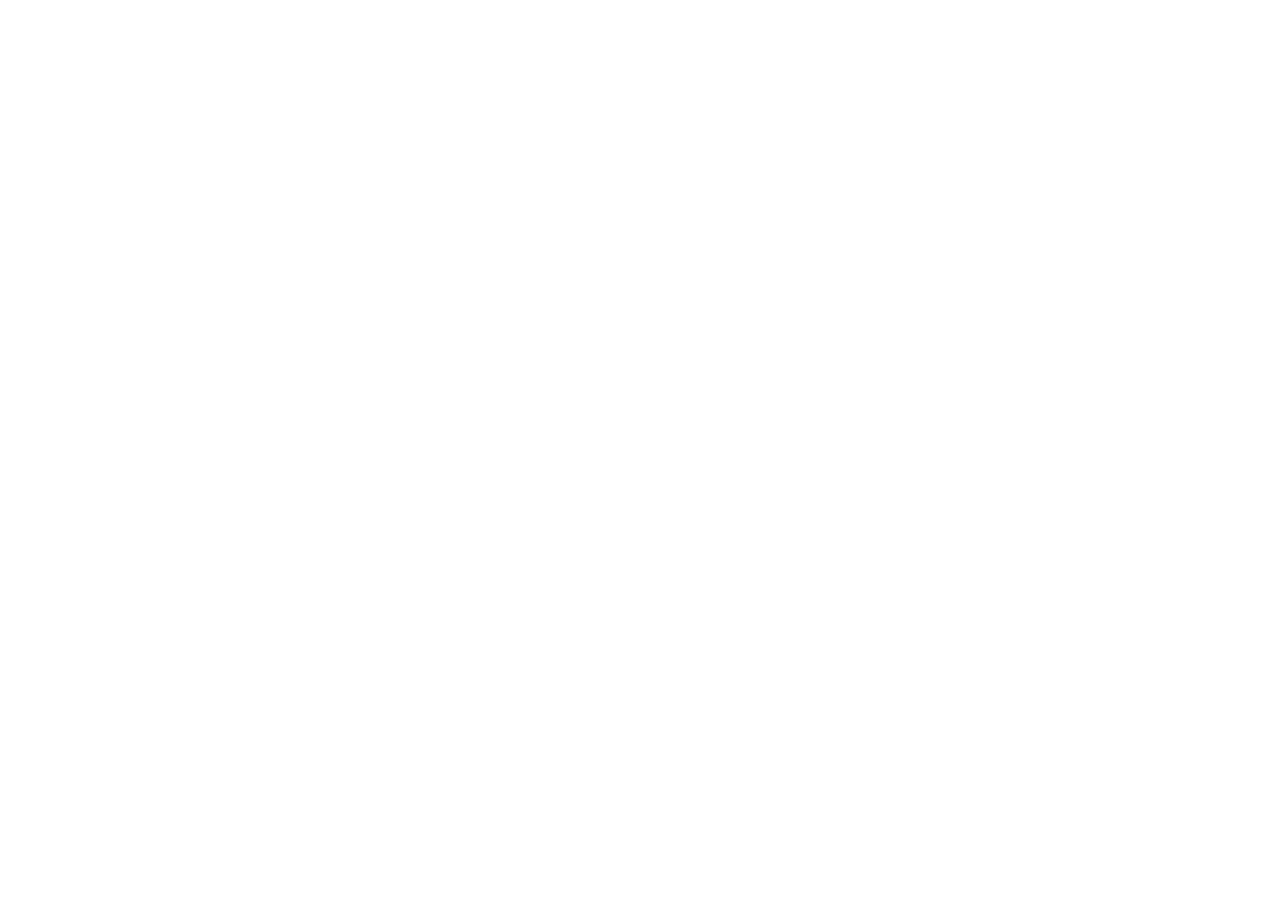
==== app.html @ cf9561f1 "inicial" ====
<!DOCTYPE html>
<html>
    <head>
        <meta charset="UTF-8">
        <title></title>
        <script src="./js/game.js"></script>
    </head>
    <body onresize="ajustaTamanhoPalcoJogo()">
        
    </body>
</html>
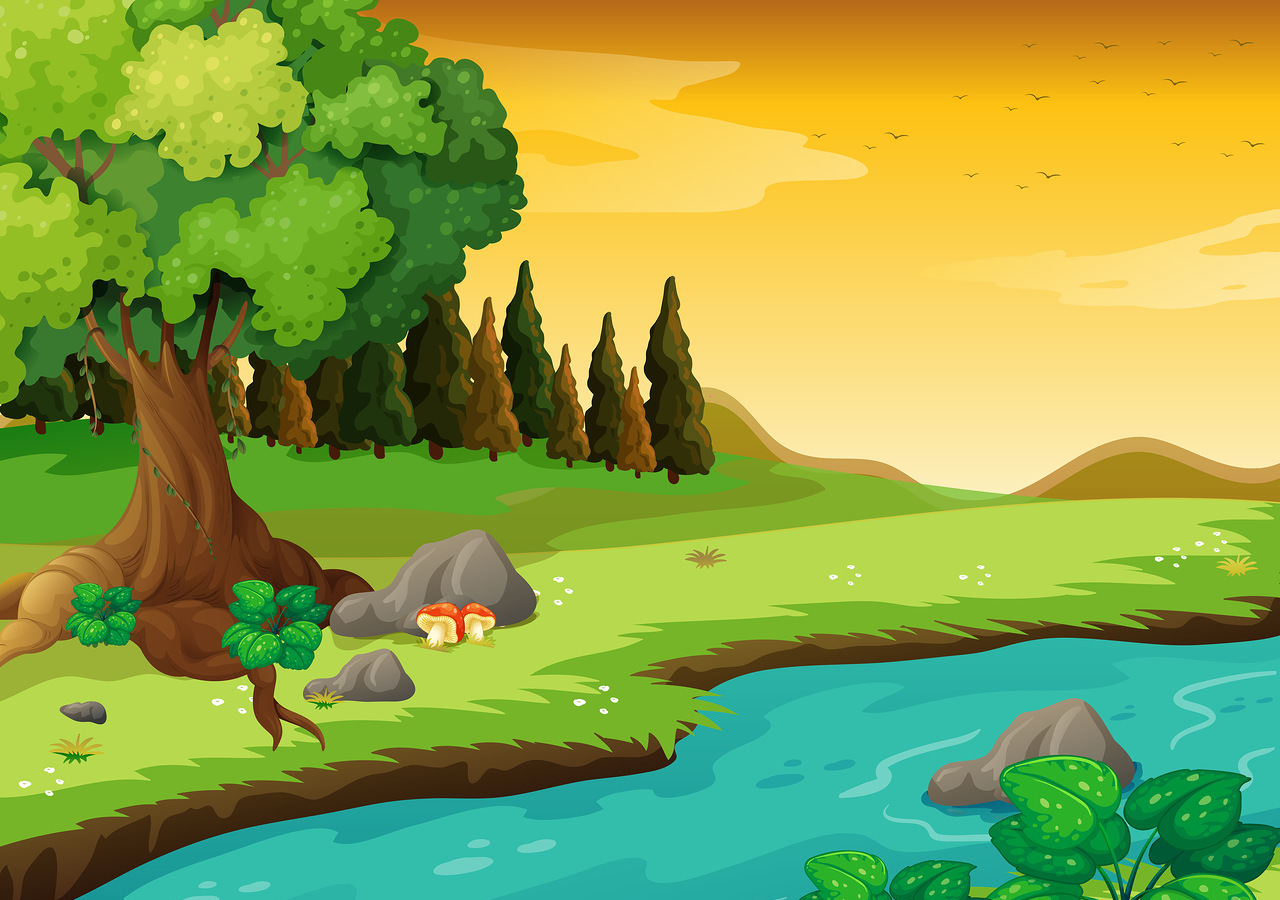
==== commit b293fea7: "meio" ====
--- a/app.html
+++ b/app.html
@@ -1,11 +1,16 @@
 <!DOCTYPE html>
-<html>
+<html lang="pt-br">
     <head>
         <meta charset="UTF-8">
         <title></title>
-        <script src="./js/game.js"></script>
+
+        <link rel="stylesheet" href="style.css">
     </head>
     <body onresize="ajustaTamanhoPalcoJogo()">
         
+
+
+        <script src="./js/game.js"></script>
+
     </body>
 </html>--- a/style.css
+++ b/style.css
@@ -0,0 +1,27 @@
+body {
+    background-image: url(img/bg.jpg);
+    background-repeat: no-repeat;
+}
+
+.mosquito1 {
+    height: 50px;
+    width: 50px;
+}
+
+.mosquito2 {
+    height: 70px;
+    width: 70px;
+}
+
+.mosquito3 {
+    height: 90px;
+    width: 90px;
+}
+
+.ladoA {
+    transform: scaleX(1);
+}
+
+.ladoB {
+    transform: scaleX(-1);
+}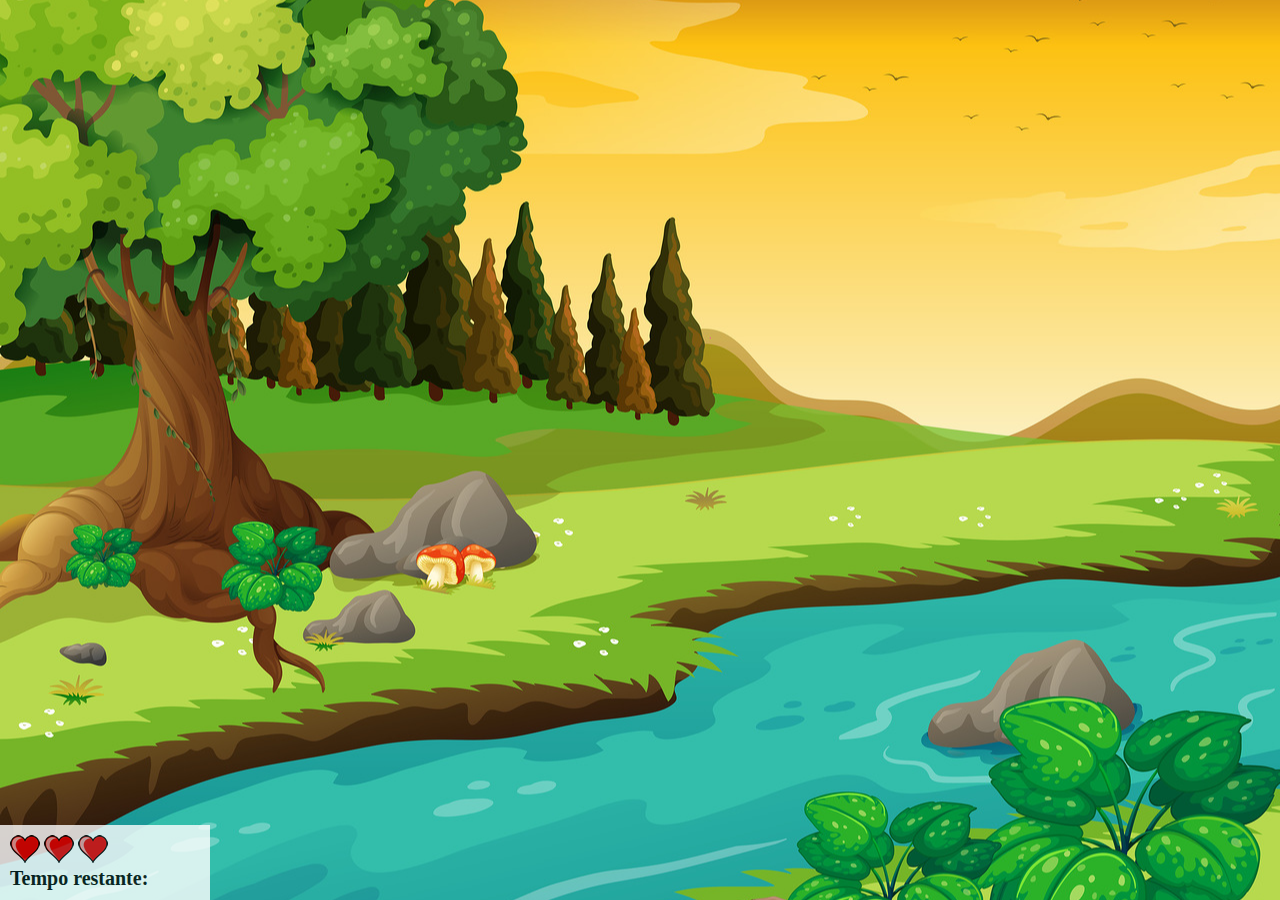
==== commit 86f89e97: "paginas-concluidas" ====
--- a/app.html
+++ b/app.html
@@ -2,11 +2,22 @@
 <html lang="pt-br">
     <head>
         <meta charset="UTF-8">
-        <title></title>
+        <title>App Mata Mosquito</title>
 
+        <link rel="shortcut icon" href="./img/mosca.png" type="image/x-icon">
         <link rel="stylesheet" href="style.css">
     </head>
     <body onresize="ajustaTamanhoPalcoJogo()">
+
+        <div class="painel">
+            <div class="vidas">
+                <img id="v1" src="./img/coracao_cheio.png" alt="">
+                <img id="v2" src="./img/coracao_cheio.png" alt="">
+                <img id="v3" src="./img/coracao_cheio.png" alt="">
+            </div>
+
+            <div class="cronometro">Tempo restante: <span id="cronometro"></span> </div>
+        </div>
         
 
 
--- a/style.css
+++ b/style.css
@@ -1,6 +1,7 @@
 body {
-    background-image: url(img/bg.jpg);
-    background-repeat: no-repeat;
+    background: url(img/bg.jpg) no-repeat center fixed;
+    background-size: cover;
+    
 }
 
 .mosquito1 {
@@ -24,4 +25,25 @@
 
 .ladoB {
     transform: scaleX(-1);
+}
+
+.painel {
+    position: absolute;
+    width: 190px;
+    padding: 10px;
+    left: 0;
+    bottom: 0px;
+    border-top: 1px #fff;
+    background-color: #fff;
+    opacity: 0.8;
+}
+
+.vidas {
+    float: left;
+}
+
+.cronometro {
+    float: left;
+    font-size: 20px;
+    font-weight: bold;
 }